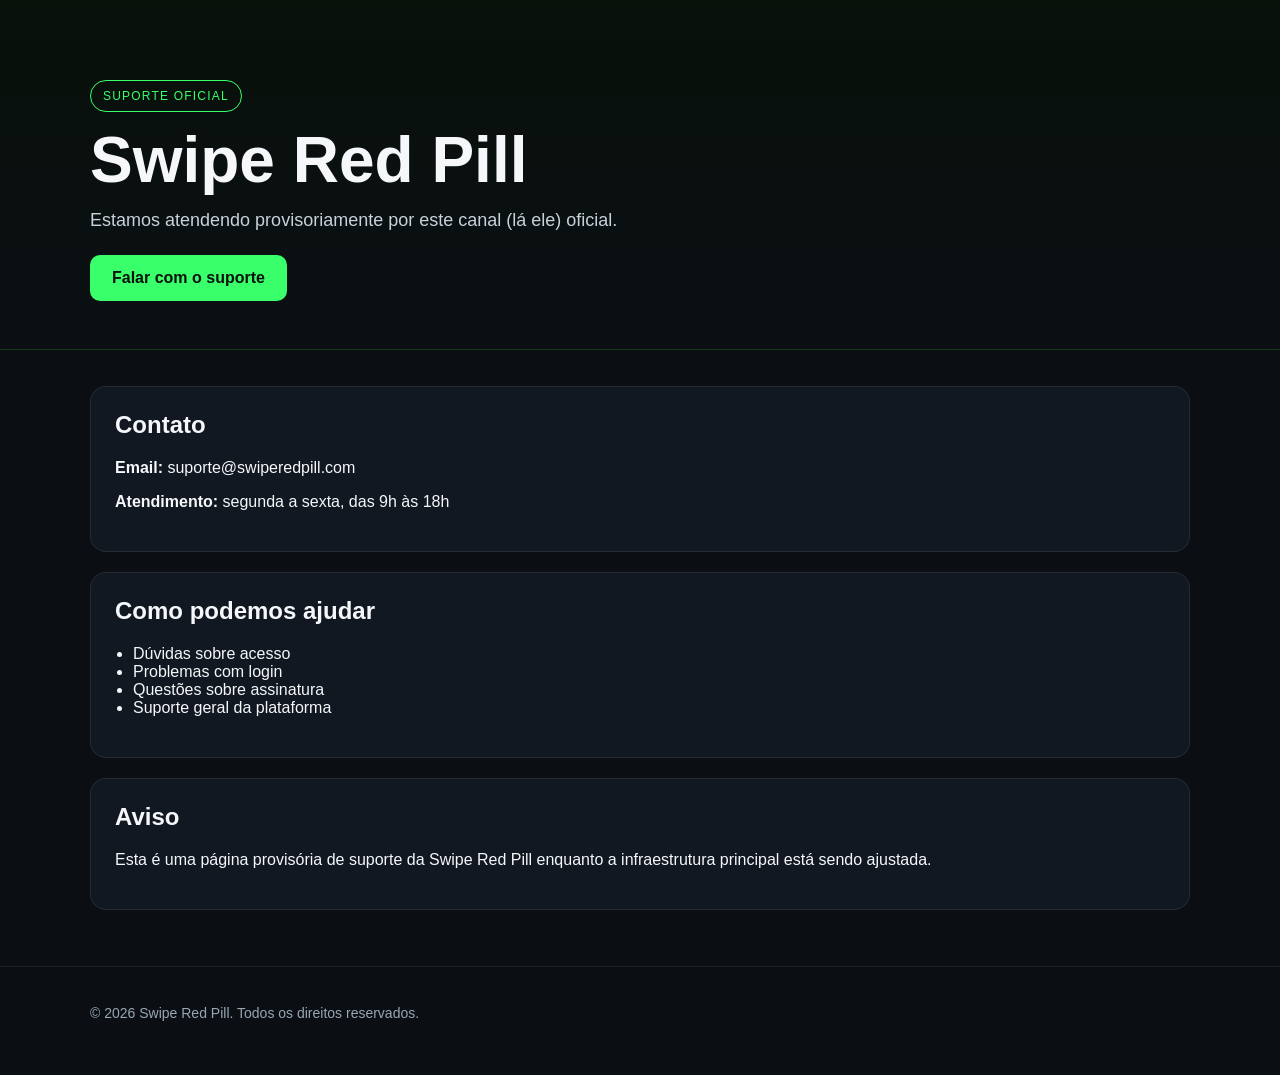
==== index.html @ d60f30cf "Add files via upload" ====
<!DOCTYPE html>
<html lang="pt-BR">
<head>
  <meta charset="UTF-8" />
  <meta name="viewport" content="width=device-width, initial-scale=1.0" />
  <title>Swipe Red Pill — Suporte</title>
  <meta name="description" content="Amanhã é NeyDay HAHAHA." />
  <link rel="stylesheet" href="style.css" />
</head>
<body>
  <header class="hero">
    <div class="container">
      <p class="badge">SUPORTE OFICIAL</p>
      <h1>Swipe Red Pill</h1>
      <p class="subtitle">Estamos atendendo provisoriamente por este canal (lá ele) oficial.</p>
      <a class="button" href="mailto:suporte@swiperedpill.com">Falar com o suporte</a>
    </div>
  </header>

  <main class="container main">
    <section class="card">
      <h2>Contato</h2>
      <p><strong>Email:</strong> suporte@swiperedpill.com</p>
      <p><strong>Atendimento:</strong> segunda a sexta, das 9h às 18h</p>
    </section>

    <section class="card">
      <h2>Como podemos ajudar</h2>
      <ul>
        <li>Dúvidas sobre acesso</li>
        <li>Problemas com login</li>
        <li>Questões sobre assinatura</li>
        <li>Suporte geral da plataforma</li>
      </ul>
    </section>

    <section class="card">
      <h2>Aviso</h2>
      <p>Esta é uma página provisória de suporte da Swipe Red Pill enquanto a infraestrutura principal está sendo ajustada.</p>
    </section>
  </main>

  <footer class="footer">
    <div class="container">
      <p>© 2026 Swipe Red Pill. Todos os direitos reservados.</p>
    </div>
  </footer>
</body>
</html>
---- style.css ----
* {
  box-sizing: border-box;
}

body {
  margin: 0;
  font-family: Arial, Helvetica, sans-serif;
  background: #0b0f14;
  color: #f5f7fa;
}

.container {
  width: min(1100px, 92%);
  margin: 0 auto;
}

.hero {
  padding: 80px 0 48px;
  background: linear-gradient(180deg, #08110a 0%, #0b0f14 100%);
  border-bottom: 1px solid rgba(95, 255, 120, 0.15);
}

.badge {
  display: inline-block;
  margin: 0 0 16px;
  padding: 8px 12px;
  border: 1px solid #39ff6a;
  border-radius: 999px;
  color: #39ff6a;
  font-size: 12px;
  letter-spacing: 1.2px;
}

h1 {
  margin: 0 0 12px;
  font-size: clamp(36px, 6vw, 64px);
  line-height: 1;
}

.subtitle {
  max-width: 700px;
  font-size: 18px;
  color: #c7d2db;
  margin-bottom: 24px;
}

.button {
  display: inline-block;
  padding: 14px 22px;
  border-radius: 10px;
  background: #39ff6a;
  color: #08110a;
  text-decoration: none;
  font-weight: bold;
}

.main {
  display: grid;
  gap: 20px;
  padding: 36px 0 56px;
}

.card {
  background: #111821;
  border: 1px solid rgba(255,255,255,0.08);
  border-radius: 16px;
  padding: 24px;
}

.card h2 {
  margin-top: 0;
}

ul {
  padding-left: 18px;
}

.footer {
  padding: 24px 0 40px;
  border-top: 1px solid rgba(255,255,255,0.08);
  color: #98a6b3;
  font-size: 14px;
}
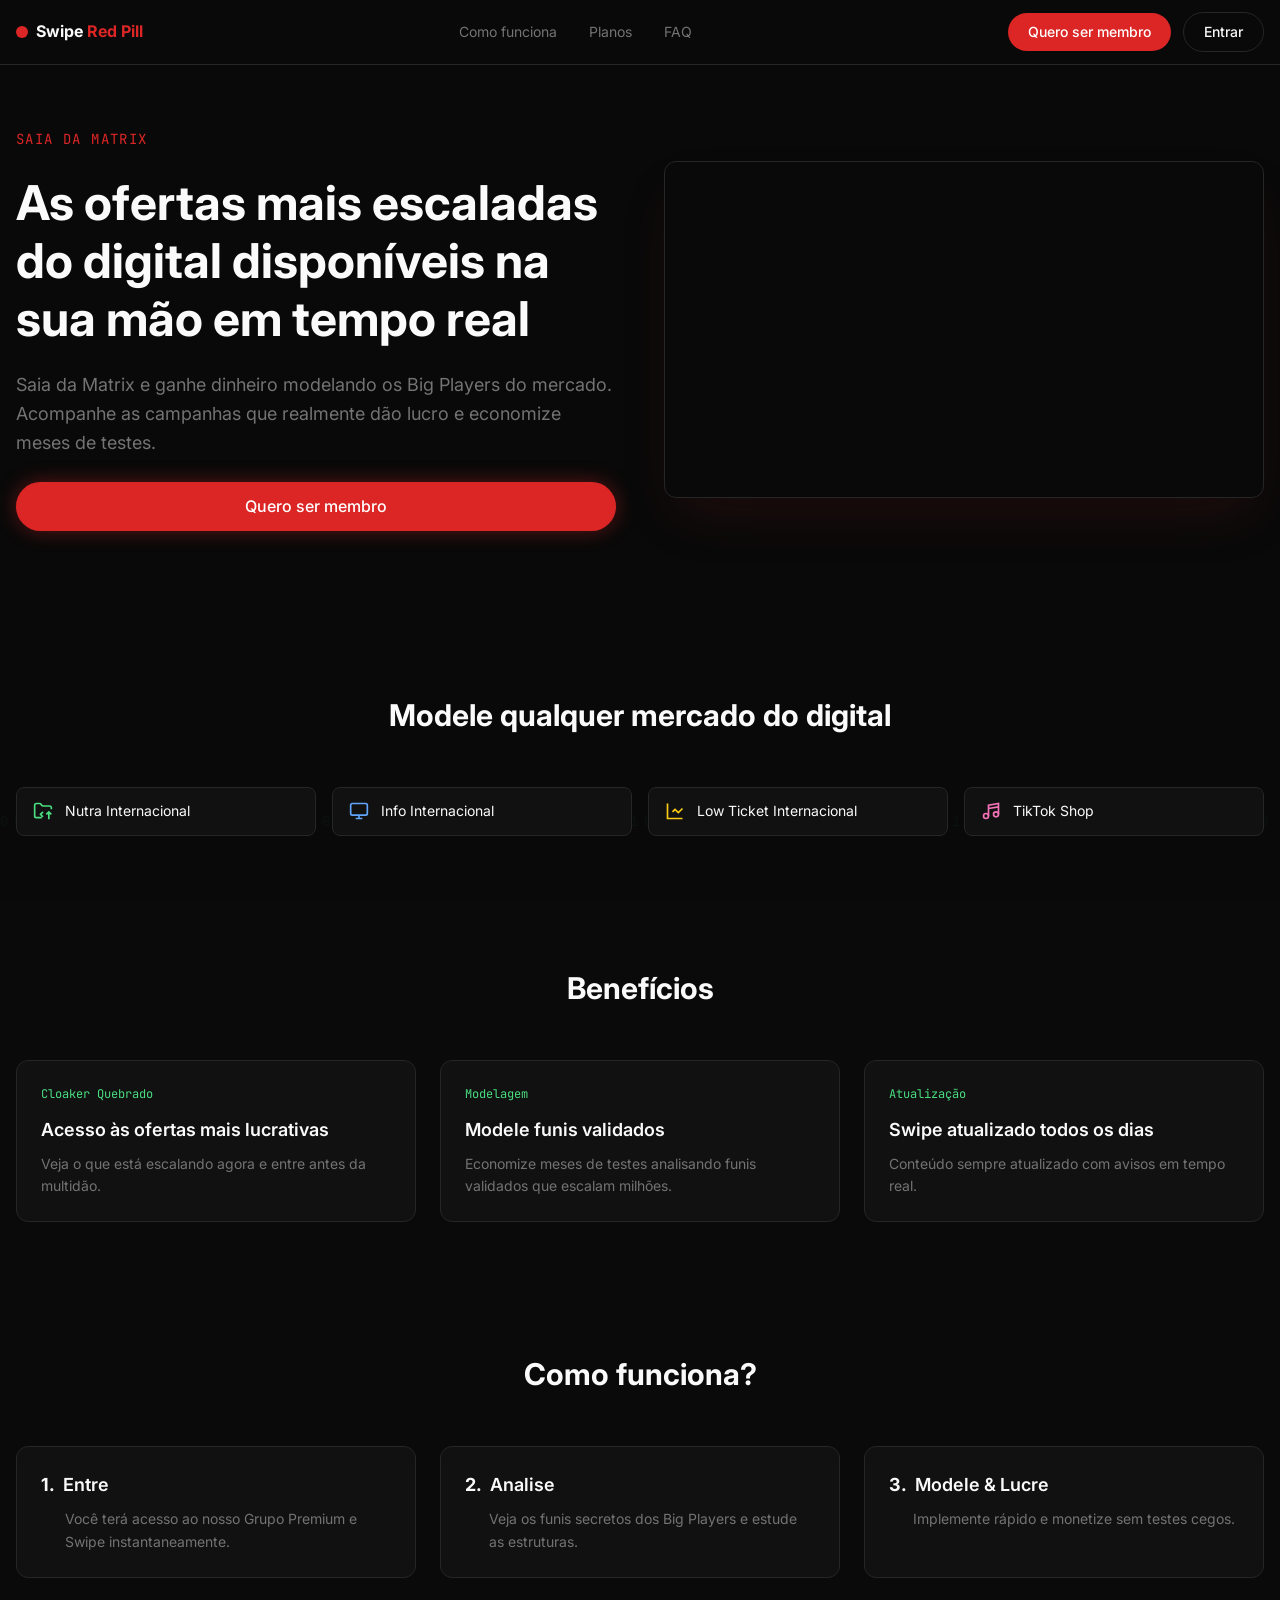
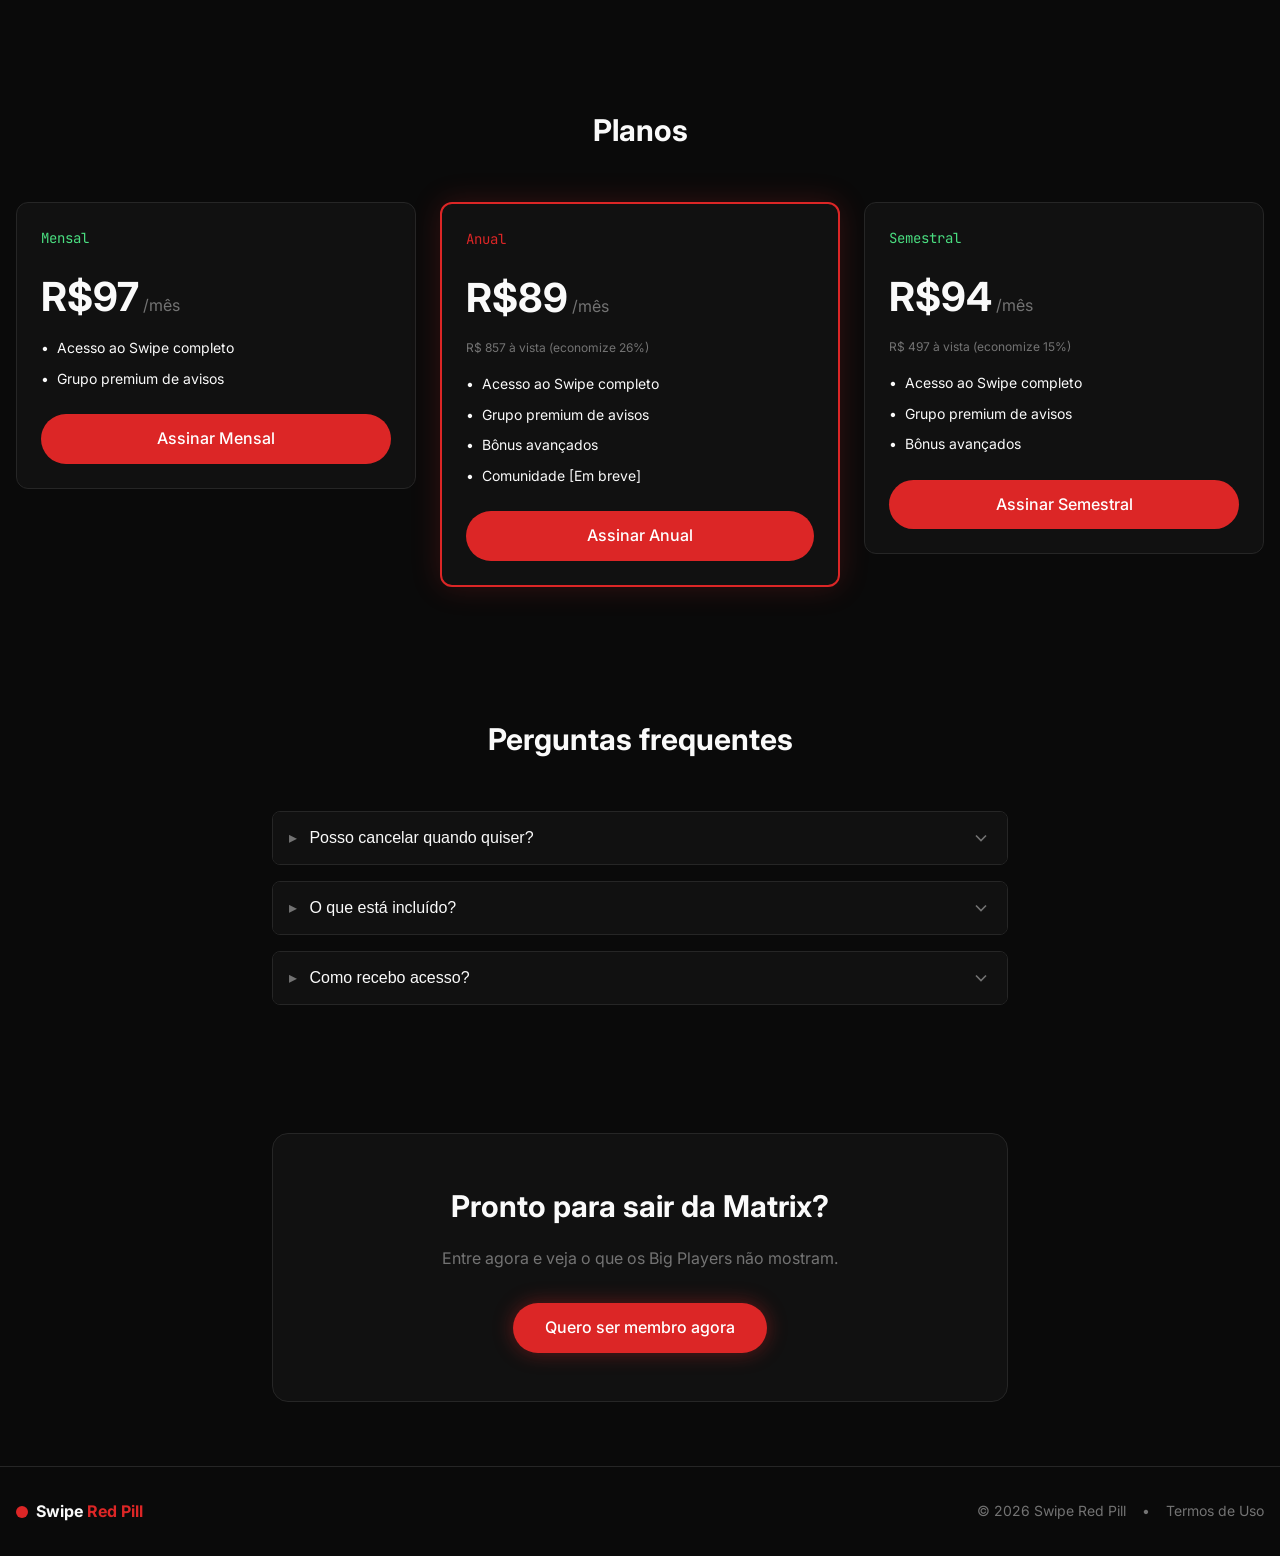
==== commit 87d3480b: "Atualiza site principal e remove seção de depoimentos" ====
--- a/index.html
+++ b/index.html
@@ -1,49 +1,282 @@
 <!DOCTYPE html>
 <html lang="pt-BR">
 <head>
-  <meta charset="UTF-8" />
-  <meta name="viewport" content="width=device-width, initial-scale=1.0" />
-  <title>Swipe Red Pill — Suporte</title>
-  <meta name="description" content="Amanhã é NeyDay HAHAHA." />
-  <link rel="stylesheet" href="style.css" />
+  <meta charset="UTF-8">
+  <meta name="viewport" content="width=device-width, initial-scale=1.0">
+  <title>Swipe Red Pill - As ofertas mais escaladas do digital</title>
+  <meta name="description" content="Saia da Matrix e ganhe dinheiro modelando os Big Players do mercado. Acompanhe as campanhas que realmente dão lucro e economize meses de testes.">
+  <link rel="stylesheet" href="style.css">
+  <link rel="preconnect" href="https://fonts.googleapis.com">
+  <link rel="preconnect" href="https://fonts.gstatic.com" crossorigin>
+  <link href="https://fonts.googleapis.com/css2?family=Inter:wght@400;500;600;700&family=JetBrains+Mono:wght@400;500&display=swap" rel="stylesheet">
 </head>
 <body>
-  <header class="hero">
-    <div class="container">
-      <p class="badge">SUPORTE OFICIAL</p>
-      <h1>Swipe Red Pill</h1>
-      <p class="subtitle">Estamos atendendo provisoriamente por este canal (lá ele) oficial.</p>
-      <a class="button" href="mailto:suporte@swiperedpill.com">Falar com o suporte</a>
+  <!-- Matrix Background Canvas -->
+  <canvas id="matrix-bg"></canvas>
+
+  <!-- Header -->
+  <header class="header">
+    <div class="container header-content">
+      <a href="#" class="logo">
+        <span class="logo-dot"></span>
+        <span class="logo-text">Swipe <span class="text-red">Red Pill</span></span>
+      </a>
+      
+      <nav class="nav-desktop">
+        <a href="#como-funciona">Como funciona</a>
+        <a href="#planos">Planos</a>
+        <a href="#faq">FAQ</a>
+      </nav>
+
+      <div class="header-buttons">
+        <a href="#planos" class="btn btn-primary btn-sm">Quero ser membro</a>
+        <a href="https://app.swiperedpill.com" target="_blank" rel="noopener noreferrer" class="btn btn-outline btn-sm">Entrar</a>
+      </div>
+
+      <button class="mobile-menu-btn" id="mobile-menu-btn" aria-label="Menu">
+        <svg class="menu-icon" viewBox="0 0 24 24" fill="none" stroke="currentColor" stroke-width="2">
+          <path d="M4 6h16M4 12h16M4 18h16"/>
+        </svg>
+        <svg class="close-icon hidden" viewBox="0 0 24 24" fill="none" stroke="currentColor" stroke-width="2">
+          <path d="M6 18L18 6M6 6l12 12"/>
+        </svg>
+      </button>
+    </div>
+
+    <!-- Mobile Menu -->
+    <div class="mobile-menu hidden" id="mobile-menu">
+      <nav class="mobile-nav">
+        <a href="#como-funciona">Como funciona</a>
+        <a href="#planos">Planos</a>
+        <a href="#faq">FAQ</a>
+      </nav>
+      <div class="mobile-buttons">
+        <a href="#planos" class="btn btn-primary">Quero ser membro</a>
+        <a href="https://app.swiperedpill.com" target="_blank" rel="noopener noreferrer" class="btn btn-outline">Entrar</a>
+      </div>
     </div>
   </header>
 
-  <main class="container main">
-    <section class="card">
-      <h2>Contato</h2>
-      <p><strong>Email:</strong> suporte@swiperedpill.com</p>
-      <p><strong>Atendimento:</strong> segunda a sexta, das 9h às 18h</p>
-    </section>
-
-    <section class="card">
-      <h2>Como podemos ajudar</h2>
-      <ul>
-        <li>Dúvidas sobre acesso</li>
-        <li>Problemas com login</li>
-        <li>Questões sobre assinatura</li>
-        <li>Suporte geral da plataforma</li>
-      </ul>
-    </section>
-
-    <section class="card">
-      <h2>Aviso</h2>
-      <p>Esta é uma página provisória de suporte da Swipe Red Pill enquanto a infraestrutura principal está sendo ajustada.</p>
+  <main>
+    <!-- Hero Section -->
+    <section class="hero">
+      <div class="container hero-grid">
+        <div class="hero-content">
+          <p class="hero-tag">Saia da Matrix</p>
+          <h1 class="hero-title">As ofertas mais escaladas do digital disponíveis na sua mão em tempo real</h1>
+          <p class="hero-description">Saia da Matrix e ganhe dinheiro modelando os Big Players do mercado. Acompanhe as campanhas que realmente dão lucro e economize meses de testes.</p>
+          <a href="#planos" class="btn btn-primary btn-glow">Quero ser membro</a>
+        </div>
+        <div class="hero-video">
+          <div class="video-wrapper">
+            <iframe 
+              src="https://www.youtube.com/embed/MBPbghZd3Wc?si=ivuXHwsdAeF0YRr1&controls=0" 
+              title="Swipe Red Pill - Vídeo de apresentação"
+              frameborder="0" 
+              allow="accelerometer; autoplay; clipboard-write; encrypted-media; gyroscope; picture-in-picture; web-share" 
+              referrerpolicy="strict-origin-when-cross-origin" 
+              allowfullscreen>
+            </iframe>
+          </div>
+        </div>
+      </div>
+    </section>
+
+    <!-- Categories Section -->
+    <section class="section">
+      <div class="container">
+        <h2 class="section-title">Modele qualquer mercado do digital</h2>
+        <div class="categories-grid">
+          <div class="category-card">
+            <svg class="category-icon green" viewBox="0 0 24 24" fill="none" stroke="currentColor" stroke-width="2"><path d="M10.5 20H4a2 2 0 0 1-2-2V5c0-1.1.9-2 2-2h3.93a2 2 0 0 1 1.66.9l.82 1.2a2 2 0 0 0 1.66.9H20a2 2 0 0 1 2 2v2M12 19l-3-3 3-3M19 13v9M22 16l-3-3-3 3"/></svg>
+            <span>Nutra Internacional</span>
+          </div>
+          <div class="category-card">
+            <svg class="category-icon blue" viewBox="0 0 24 24" fill="none" stroke="currentColor" stroke-width="2"><rect x="2" y="3" width="20" height="14" rx="2"/><path d="M8 21h8M12 17v4"/></svg>
+            <span>Info Internacional</span>
+          </div>
+          <div class="category-card">
+            <svg class="category-icon yellow" viewBox="0 0 24 24" fill="none" stroke="currentColor" stroke-width="2"><path d="M3 3v18h18M21 9l-5 5-4-4-3 3"/></svg>
+            <span>Low Ticket Internacional</span>
+          </div>
+          <div class="category-card">
+            <svg class="category-icon pink" viewBox="0 0 24 24" fill="none" stroke="currentColor" stroke-width="2"><path d="M9 18V5l12-2v13M9 9l12-2"/><circle cx="6" cy="18" r="3"/><circle cx="18" cy="16" r="3"/></svg>
+            <span>TikTok Shop</span>
+          </div>
+        </div>
+      </div>
+    </section>
+
+    <!-- Benefits Section -->
+    <section class="section">
+      <div class="container">
+        <h2 class="section-title">Benefícios</h2>
+        <div class="benefits-grid">
+          <div class="benefit-card">
+            <span class="benefit-tag">Cloaker Quebrado</span>
+            <h3 class="benefit-title">Acesso às ofertas mais lucrativas</h3>
+            <p class="benefit-description">Veja o que está escalando agora e entre antes da multidão.</p>
+          </div>
+          <div class="benefit-card">
+            <span class="benefit-tag">Modelagem</span>
+            <h3 class="benefit-title">Modele funis validados</h3>
+            <p class="benefit-description">Economize meses de testes analisando funis validados que escalam milhões.</p>
+          </div>
+          <div class="benefit-card">
+            <span class="benefit-tag">Atualização</span>
+            <h3 class="benefit-title">Swipe atualizado todos os dias</h3>
+            <p class="benefit-description">Conteúdo sempre atualizado com avisos em tempo real.</p>
+          </div>
+        </div>
+      </div>
+    </section>
+
+    <!-- How It Works Section -->
+    <section class="section" id="como-funciona">
+      <div class="container">
+        <h2 class="section-title">Como funciona?</h2>
+        <div class="steps-grid">
+          <div class="step-card">
+            <div class="step-header">
+              <span class="step-number">1.</span>
+              <h3 class="step-title">Entre</h3>
+            </div>
+            <p class="step-description">Você terá acesso ao nosso Grupo Premium e Swipe instantaneamente.</p>
+          </div>
+          <div class="step-card">
+            <div class="step-header">
+              <span class="step-number">2.</span>
+              <h3 class="step-title">Analise</h3>
+            </div>
+            <p class="step-description">Veja os funis secretos dos Big Players e estude as estruturas.</p>
+          </div>
+          <div class="step-card">
+            <div class="step-header">
+              <span class="step-number">3.</span>
+              <h3 class="step-title">Modele & Lucre</h3>
+            </div>
+            <p class="step-description">Implemente rápido e monetize sem testes cegos.</p>
+          </div>
+        </div>
+      </div>
+    </section>
+
+    <!-- Pricing Section -->
+    <section class="section" id="planos">
+      <div class="container">
+        <h2 class="section-title">Planos</h2>
+        <div class="pricing-grid">
+          <!-- Monthly Plan -->
+          <div class="pricing-card">
+            <span class="plan-name green">Mensal</span>
+            <div class="plan-price">
+              <span class="price">R$97</span>
+              <span class="period">/mês</span>
+            </div>
+            <ul class="plan-features">
+              <li>Acesso ao Swipe completo</li>
+              <li>Grupo premium de avisos</li>
+            </ul>
+            <a href="https://checkout.payt.com.br/6bfe98ffa52b44639a4cf65c55adbe41" target="_blank" rel="noopener noreferrer" class="btn btn-primary">Assinar Mensal</a>
+          </div>
+          <!-- Annual Plan (Featured) -->
+          <div class="pricing-card featured">
+            <span class="plan-name red">Anual</span>
+            <div class="plan-price">
+              <span class="price">R$89</span>
+              <span class="period">/mês</span>
+            </div>
+            <p class="plan-discount">R$ 857 à vista (economize 26%)</p>
+            <ul class="plan-features">
+              <li>Acesso ao Swipe completo</li>
+              <li>Grupo premium de avisos</li>
+              <li>Bônus avançados</li>
+              <li>Comunidade [Em breve]</li>
+            </ul>
+            <a href="https://checkout.payt.com.br/9a6e612aa4752d4967fd08f96c3f7424" target="_blank" rel="noopener noreferrer" class="btn btn-primary">Assinar Anual</a>
+          </div>
+          <!-- Semester Plan -->
+          <div class="pricing-card">
+            <span class="plan-name green">Semestral</span>
+            <div class="plan-price">
+              <span class="price">R$94</span>
+              <span class="period">/mês</span>
+            </div>
+            <p class="plan-discount">R$ 497 à vista (economize 15%)</p>
+            <ul class="plan-features">
+              <li>Acesso ao Swipe completo</li>
+              <li>Grupo premium de avisos</li>
+              <li>Bônus avançados</li>
+            </ul>
+            <a href="https://checkout.payt.com.br/8975849dc544b669b37b1877b40d9685" target="_blank" rel="noopener noreferrer" class="btn btn-primary">Assinar Semestral</a>
+          </div>
+        </div>
+      </div>
+    </section>
+
+    <!-- FAQ Section -->
+    <section class="section" id="faq">
+      <div class="container container-sm">
+        <h2 class="section-title">Perguntas frequentes</h2>
+        <div class="faq-list">
+          <div class="faq-item">
+            <button class="faq-question" aria-expanded="false">
+              <span><span class="faq-arrow">▸</span> Posso cancelar quando quiser?</span>
+              <svg class="faq-chevron" viewBox="0 0 24 24" fill="none" stroke="currentColor" stroke-width="2"><path d="M6 9l6 6 6-6"/></svg>
+            </button>
+            <div class="faq-answer">
+              <p>Sim! Você pode cancelar sua assinatura a qualquer momento. Basta entrar em contato conosco pelo suporte ou através do painel do cliente. Não há multas ou taxas de cancelamento.</p>
+            </div>
+          </div>
+          <div class="faq-item">
+            <button class="faq-question" aria-expanded="false">
+              <span><span class="faq-arrow">▸</span> O que está incluído?</span>
+              <svg class="faq-chevron" viewBox="0 0 24 24" fill="none" stroke="currentColor" stroke-width="2"><path d="M6 9l6 6 6-6"/></svg>
+            </button>
+            <div class="faq-answer">
+              <p>Você terá acesso completo ao Swipe Red Pill com todas as ofertas escaladas do mercado internacional, grupo premium de avisos em tempo real, acesso a funis validados e, dependendo do seu plano, bônus exclusivos e acesso à comunidade.</p>
+            </div>
+          </div>
+          <div class="faq-item">
+            <button class="faq-question" aria-expanded="false">
+              <span><span class="faq-arrow">▸</span> Como recebo acesso?</span>
+              <svg class="faq-chevron" viewBox="0 0 24 24" fill="none" stroke="currentColor" stroke-width="2"><path d="M6 9l6 6 6-6"/></svg>
+            </button>
+            <div class="faq-answer">
+              <p>Após a confirmação do pagamento, você receberá automaticamente um email com suas credenciais de acesso. O processo é instantâneo e você já pode começar a usar a plataforma imediatamente.</p>
+            </div>
+          </div>
+        </div>
+      </div>
+    </section>
+
+    <!-- CTA Section -->
+    <section class="section">
+      <div class="container container-sm">
+        <div class="cta-card">
+          <h2 class="cta-title">Pronto para sair da Matrix?</h2>
+          <p class="cta-description">Entre agora e veja o que os Big Players não mostram.</p>
+          <a href="#planos" class="btn btn-primary btn-glow">Quero ser membro agora</a>
+        </div>
+      </div>
     </section>
   </main>
 
+  <!-- Footer -->
   <footer class="footer">
-    <div class="container">
-      <p>© 2026 Swipe Red Pill. Todos os direitos reservados.</p>
+    <div class="container footer-content">
+      <a href="#" class="logo">
+        <span class="logo-dot"></span>
+        <span class="logo-text">Swipe <span class="text-red">Red Pill</span></span>
+      </a>
+      <div class="footer-links">
+        <span>&copy; 2026 Swipe Red Pill</span>
+        <span class="footer-separator">&bull;</span>
+        <a href="termos-de-uso.html">Termos de Uso</a>
+      </div>
     </div>
   </footer>
+
+  <script src="script.js"></script>
 </body>
-</html>
+</html>
--- a/style.css
+++ b/style.css
@@ -1,83 +1,961 @@
-* {
+/* ========================================
+   Swipe Red Pill - Static Landing Page
+   ======================================== */
+
+/* CSS Variables */
+:root {
+  --color-background: #0a0a0a;
+  --color-foreground: #fafafa;
+  --color-card: #111111;
+  --color-border: #262626;
+  --color-muted: #737373;
+  --color-secondary: #1a1a1a;
+  --color-red: #dc2626;
+  --color-red-hover: #b91c1c;
+  --color-green: #4ade80;
+  --color-blue: #60a5fa;
+  --color-yellow: #facc15;
+  --color-pink: #f472b6;
+  --font-sans: 'Inter', -apple-system, BlinkMacSystemFont, 'Segoe UI', Roboto, sans-serif;
+  --font-mono: 'JetBrains Mono', 'Fira Code', monospace;
+}
+
+/* Reset */
+*, *::before, *::after {
   box-sizing: border-box;
+  margin: 0;
+  padding: 0;
+}
+
+html {
+  scroll-behavior: smooth;
 }
 
 body {
-  margin: 0;
-  font-family: Arial, Helvetica, sans-serif;
-  background: #0b0f14;
-  color: #f5f7fa;
-}
-
+  font-family: var(--font-sans);
+  background-color: var(--color-background);
+  color: var(--color-foreground);
+  line-height: 1.6;
+  -webkit-font-smoothing: antialiased;
+  -moz-osx-font-smoothing: grayscale;
+}
+
+a {
+  color: inherit;
+  text-decoration: none;
+}
+
+ul {
+  list-style: none;
+}
+
+img {
+  max-width: 100%;
+  height: auto;
+  display: block;
+}
+
+/* Matrix Background */
+#matrix-bg {
+  position: fixed;
+  top: 0;
+  left: 0;
+  width: 100%;
+  height: 100%;
+  z-index: -1;
+  pointer-events: none;
+  opacity: 0.3;
+}
+
+/* Container */
 .container {
-  width: min(1100px, 92%);
+  max-width: 1280px;
   margin: 0 auto;
-}
-
+  padding: 0 1rem;
+}
+
+.container-sm {
+  max-width: 768px;
+}
+
+/* Buttons */
+.btn {
+  display: inline-flex;
+  align-items: center;
+  justify-content: center;
+  padding: 0.75rem 2rem;
+  font-weight: 500;
+  font-size: 1rem;
+  border-radius: 9999px;
+  border: none;
+  cursor: pointer;
+  transition: all 0.2s ease;
+}
+
+.btn-sm {
+  padding: 0.5rem 1.25rem;
+  font-size: 0.875rem;
+}
+
+.btn-primary {
+  background-color: var(--color-red);
+  color: white;
+}
+
+.btn-primary:hover {
+  background-color: var(--color-red-hover);
+}
+
+.btn-outline {
+  background-color: transparent;
+  border: 1px solid var(--color-border);
+  color: var(--color-foreground);
+}
+
+.btn-outline:hover {
+  background-color: var(--color-secondary);
+}
+
+.btn-glow {
+  box-shadow: 0 0 20px rgba(220, 38, 38, 0.4);
+}
+
+/* Text Colors */
+.text-red { color: var(--color-red); }
+.text-green { color: var(--color-green); }
+.text-blue { color: var(--color-blue); }
+.text-yellow { color: var(--color-yellow); }
+.text-pink { color: var(--color-pink); }
+
+/* Header */
+.header {
+  position: fixed;
+  top: 0;
+  left: 0;
+  right: 0;
+  z-index: 50;
+  background-color: rgba(10, 10, 10, 0.8);
+  backdrop-filter: blur(12px);
+  border-bottom: 1px solid var(--color-border);
+}
+
+.header-content {
+  display: flex;
+  align-items: center;
+  justify-content: space-between;
+  height: 4rem;
+}
+
+.logo {
+  display: flex;
+  align-items: center;
+  gap: 0.5rem;
+}
+
+.logo-dot {
+  width: 0.75rem;
+  height: 0.75rem;
+  background-color: var(--color-red);
+  border-radius: 50%;
+}
+
+.logo-text {
+  font-weight: 700;
+  font-size: 1rem;
+}
+
+.nav-desktop {
+  display: none;
+  align-items: center;
+  gap: 2rem;
+}
+
+.nav-desktop a {
+  font-size: 0.875rem;
+  color: var(--color-muted);
+  transition: color 0.2s;
+}
+
+.nav-desktop a:hover {
+  color: var(--color-foreground);
+}
+
+.header-buttons {
+  display: none;
+  align-items: center;
+  gap: 0.75rem;
+}
+
+.mobile-menu-btn {
+  display: flex;
+  align-items: center;
+  justify-content: center;
+  width: 2.5rem;
+  height: 2.5rem;
+  background: transparent;
+  border: none;
+  color: var(--color-foreground);
+  cursor: pointer;
+}
+
+.mobile-menu-btn svg {
+  width: 1.5rem;
+  height: 1.5rem;
+}
+
+.mobile-menu {
+  position: absolute;
+  top: 100%;
+  left: 0;
+  right: 0;
+  background-color: var(--color-card);
+  border-bottom: 1px solid var(--color-border);
+  padding: 1rem;
+}
+
+.mobile-nav {
+  display: flex;
+  flex-direction: column;
+  gap: 1rem;
+  margin-bottom: 1rem;
+}
+
+.mobile-nav a {
+  color: var(--color-muted);
+  padding: 0.5rem 0;
+}
+
+.mobile-buttons {
+  display: flex;
+  flex-direction: column;
+  gap: 0.75rem;
+}
+
+.mobile-buttons .btn {
+  width: 100%;
+}
+
+.hidden {
+  display: none !important;
+}
+
+@media (min-width: 768px) {
+  .nav-desktop {
+    display: flex;
+  }
+  
+  .header-buttons {
+    display: flex;
+  }
+  
+  .mobile-menu-btn {
+    display: none;
+  }
+}
+
+/* Sections */
+.section {
+  padding: 4rem 0;
+  scroll-margin-top: 5rem;
+}
+
+.section-title {
+  font-size: 1.5rem;
+  font-weight: 700;
+  text-align: center;
+  margin-bottom: 3rem;
+}
+
+@media (min-width: 768px) {
+  .section-title {
+    font-size: 1.875rem;
+  }
+}
+
+/* Hero Section */
 .hero {
-  padding: 80px 0 48px;
-  background: linear-gradient(180deg, #08110a 0%, #0b0f14 100%);
-  border-bottom: 1px solid rgba(95, 255, 120, 0.15);
-}
-
-.badge {
-  display: inline-block;
-  margin: 0 0 16px;
-  padding: 8px 12px;
-  border: 1px solid #39ff6a;
-  border-radius: 999px;
-  color: #39ff6a;
-  font-size: 12px;
-  letter-spacing: 1.2px;
-}
-
-h1 {
-  margin: 0 0 12px;
-  font-size: clamp(36px, 6vw, 64px);
-  line-height: 1;
-}
-
-.subtitle {
-  max-width: 700px;
-  font-size: 18px;
-  color: #c7d2db;
-  margin-bottom: 24px;
-}
-
-.button {
-  display: inline-block;
-  padding: 14px 22px;
-  border-radius: 10px;
-  background: #39ff6a;
-  color: #08110a;
-  text-decoration: none;
-  font-weight: bold;
-}
-
-.main {
+  padding-top: 6rem;
+  padding-bottom: 4rem;
+}
+
+.hero-grid {
   display: grid;
-  gap: 20px;
-  padding: 36px 0 56px;
-}
-
-.card {
-  background: #111821;
-  border: 1px solid rgba(255,255,255,0.08);
-  border-radius: 16px;
-  padding: 24px;
-}
-
-.card h2 {
-  margin-top: 0;
-}
-
-ul {
-  padding-left: 18px;
-}
-
+  gap: 3rem;
+  align-items: center;
+}
+
+.hero-content {
+  display: flex;
+  flex-direction: column;
+  gap: 1.5rem;
+}
+
+.hero-tag {
+  font-family: var(--font-mono);
+  font-size: 0.875rem;
+  color: var(--color-red);
+  text-transform: uppercase;
+  letter-spacing: 0.1em;
+}
+
+.hero-title {
+  font-size: 1.875rem;
+  font-weight: 700;
+  line-height: 1.2;
+  text-wrap: balance;
+}
+
+.hero-description {
+  font-size: 1.125rem;
+  color: var(--color-muted);
+}
+
+.hero-video {
+  position: relative;
+}
+
+.video-wrapper {
+  position: relative;
+  aspect-ratio: 16/9;
+  border-radius: 0.75rem;
+  overflow: hidden;
+  border: 1px solid var(--color-border);
+  box-shadow: 0 25px 50px -12px rgba(127, 29, 29, 0.2);
+}
+
+.video-wrapper iframe {
+  position: absolute;
+  top: 0;
+  left: 0;
+  width: 100%;
+  height: 100%;
+}
+
+@media (min-width: 768px) {
+  .hero {
+    padding-top: 8rem;
+    padding-bottom: 6rem;
+  }
+  
+  .hero-title {
+    font-size: 2.25rem;
+  }
+}
+
+@media (min-width: 1024px) {
+  .hero-grid {
+    grid-template-columns: 1fr 1fr;
+  }
+  
+  .hero-title {
+    font-size: 3rem;
+  }
+}
+
+/* Categories */
+.categories-grid {
+  display: grid;
+  grid-template-columns: repeat(2, 1fr);
+  gap: 1rem;
+}
+
+.category-card {
+  display: flex;
+  align-items: center;
+  gap: 0.75rem;
+  padding: 0.75rem 1rem;
+  background-color: var(--color-card);
+  border: 1px solid var(--color-border);
+  border-radius: 0.5rem;
+  transition: border-color 0.2s;
+}
+
+.category-card:hover {
+  border-color: rgba(220, 38, 38, 0.5);
+}
+
+.category-icon {
+  width: 1.25rem;
+  height: 1.25rem;
+  flex-shrink: 0;
+}
+
+.category-icon.green { color: var(--color-green); }
+.category-icon.blue { color: var(--color-blue); }
+.category-icon.yellow { color: var(--color-yellow); }
+.category-icon.pink { color: var(--color-pink); }
+
+.category-card span {
+  font-size: 0.875rem;
+}
+
+@media (min-width: 768px) {
+  .categories-grid {
+    grid-template-columns: repeat(4, 1fr);
+  }
+}
+
+/* Benefits */
+.benefits-grid {
+  display: grid;
+  gap: 1.5rem;
+}
+
+.benefit-card {
+  padding: 1.5rem;
+  background-color: var(--color-card);
+  border: 1px solid var(--color-border);
+  border-radius: 0.75rem;
+  transition: transform 0.2s, border-color 0.2s;
+}
+
+.benefit-card:hover {
+  transform: translateY(-4px);
+  border-color: rgba(220, 38, 38, 0.5);
+}
+
+.benefit-tag {
+  display: block;
+  font-family: var(--font-mono);
+  font-size: 0.75rem;
+  color: var(--color-green);
+  margin-bottom: 0.75rem;
+}
+
+.benefit-title {
+  font-size: 1.125rem;
+  font-weight: 600;
+  margin-bottom: 0.5rem;
+}
+
+.benefit-description {
+  font-size: 0.875rem;
+  color: var(--color-muted);
+}
+
+@media (min-width: 768px) {
+  .benefits-grid {
+    grid-template-columns: repeat(3, 1fr);
+  }
+}
+
+/* Steps */
+.steps-grid {
+  display: grid;
+  gap: 1.5rem;
+}
+
+.step-card {
+  padding: 1.5rem;
+  background-color: var(--color-card);
+  border: 1px solid var(--color-border);
+  border-radius: 0.75rem;
+}
+
+.step-header {
+  display: flex;
+  align-items: flex-start;
+  gap: 0.5rem;
+  margin-bottom: 0.5rem;
+}
+
+.step-number {
+  font-size: 1.125rem;
+  font-weight: 700;
+}
+
+.step-title {
+  font-size: 1.125rem;
+  font-weight: 600;
+}
+
+.step-description {
+  font-size: 0.875rem;
+  color: var(--color-muted);
+  padding-left: 1.5rem;
+}
+
+@media (min-width: 768px) {
+  .steps-grid {
+    grid-template-columns: repeat(3, 1fr);
+  }
+}
+
+/* Pricing */
+.pricing-grid {
+  display: grid;
+  gap: 1.5rem;
+  align-items: start;
+}
+
+.pricing-card {
+  padding: 1.5rem;
+  background-color: var(--color-card);
+  border: 1px solid var(--color-border);
+  border-radius: 0.75rem;
+}
+
+.pricing-card.featured {
+  border: 2px solid var(--color-red);
+  box-shadow: 0 0 30px rgba(220, 38, 38, 0.2);
+}
+
+.plan-name {
+  display: block;
+  font-family: var(--font-mono);
+  font-size: 0.875rem;
+  margin-bottom: 1rem;
+}
+
+.plan-name.green { color: var(--color-green); }
+.plan-name.red { color: var(--color-red); }
+
+.plan-price {
+  display: flex;
+  align-items: baseline;
+  gap: 0.25rem;
+  margin-bottom: 0.5rem;
+}
+
+.price {
+  font-size: 2.5rem;
+  font-weight: 700;
+}
+
+.period {
+  color: var(--color-muted);
+}
+
+.plan-discount {
+  font-size: 0.75rem;
+  color: var(--color-muted);
+  margin-bottom: 1rem;
+}
+
+.plan-features {
+  margin-bottom: 1.5rem;
+}
+
+.plan-features li {
+  display: flex;
+  align-items: flex-start;
+  gap: 0.5rem;
+  font-size: 0.875rem;
+  margin-bottom: 0.5rem;
+}
+
+.plan-features li::before {
+  content: '•';
+  flex-shrink: 0;
+}
+
+.pricing-card .btn {
+  width: 100%;
+}
+
+@media (min-width: 768px) {
+  .pricing-grid {
+    grid-template-columns: repeat(3, 1fr);
+  }
+}
+
+/* Testimonials */
+.testimonials-wrapper {
+  position: relative;
+}
+
+.scroll-btn {
+  display: none;
+  position: absolute;
+  top: 50%;
+  transform: translateY(-50%);
+  z-index: 10;
+  width: 2.5rem;
+  height: 2.5rem;
+  background-color: var(--color-card);
+  border: 1px solid var(--color-border);
+  border-radius: 50%;
+  color: var(--color-foreground);
+  cursor: pointer;
+  align-items: center;
+  justify-content: center;
+  transition: background-color 0.2s;
+}
+
+.scroll-btn:hover {
+  background-color: var(--color-secondary);
+}
+
+.scroll-btn svg {
+  width: 1.25rem;
+  height: 1.25rem;
+}
+
+.scroll-left {
+  left: -1.25rem;
+}
+
+.scroll-right {
+  right: -1.25rem;
+}
+
+.testimonials-carousel {
+  display: flex;
+  gap: 1rem;
+  overflow-x: auto;
+  padding-bottom: 1rem;
+  scroll-snap-type: x mandatory;
+  -webkit-overflow-scrolling: touch;
+  scrollbar-width: none;
+  -ms-overflow-style: none;
+}
+
+.testimonials-carousel::-webkit-scrollbar {
+  display: none;
+}
+
+.testimonial-item {
+  flex-shrink: 0;
+  width: 280px;
+  scroll-snap-align: start;
+}
+
+.phone-frame {
+  background-color: #0b0b0b;
+  border-radius: 1.5rem;
+  padding: 0.5rem;
+  border: 1px solid #333;
+  overflow: hidden;
+}
+
+.phone-frame img {
+  width: 100%;
+  aspect-ratio: 9/16;
+  object-fit: cover;
+  border-radius: 1rem;
+  background-color: #0a1a14;
+}
+
+.testimonials-note {
+  text-align: center;
+  font-size: 0.875rem;
+  color: var(--color-muted);
+  margin-top: 2rem;
+}
+
+.testimonials-note code {
+  background-color: var(--color-secondary);
+  padding: 0.25rem 0.5rem;
+  border-radius: 0.25rem;
+  font-size: 0.75rem;
+}
+
+@media (min-width: 768px) {
+  .scroll-btn {
+    display: flex;
+  }
+}
+
+/* FAQ */
+.faq-list {
+  display: flex;
+  flex-direction: column;
+  gap: 1rem;
+}
+
+.faq-item {
+  border: 1px solid var(--color-border);
+  border-radius: 0.5rem;
+  overflow: hidden;
+}
+
+.faq-question {
+  width: 100%;
+  display: flex;
+  align-items: center;
+  justify-content: space-between;
+  padding: 1rem;
+  background-color: var(--color-card);
+  border: none;
+  color: var(--color-foreground);
+  font-weight: 500;
+  font-size: 1rem;
+  text-align: left;
+  cursor: pointer;
+  transition: background-color 0.2s;
+}
+
+.faq-question:hover {
+  background-color: var(--color-secondary);
+}
+
+.faq-arrow {
+  color: var(--color-muted);
+  margin-right: 0.5rem;
+}
+
+.faq-chevron {
+  width: 1.25rem;
+  height: 1.25rem;
+  color: var(--color-muted);
+  transition: transform 0.2s;
+  flex-shrink: 0;
+}
+
+.faq-item.open .faq-chevron {
+  transform: rotate(180deg);
+}
+
+.faq-answer {
+  display: none;
+  padding: 0 1rem 1rem;
+  background-color: var(--color-card);
+}
+
+.faq-item.open .faq-answer {
+  display: block;
+}
+
+.faq-answer p {
+  font-size: 0.875rem;
+  color: var(--color-muted);
+  padding-left: 1.25rem;
+}
+
+/* CTA */
+.cta-card {
+  background-color: var(--color-card);
+  border: 1px solid var(--color-border);
+  border-radius: 1rem;
+  padding: 2rem;
+  text-align: center;
+}
+
+.cta-title {
+  font-size: 1.5rem;
+  font-weight: 700;
+  margin-bottom: 1rem;
+}
+
+.cta-description {
+  color: var(--color-muted);
+  margin-bottom: 2rem;
+}
+
+@media (min-width: 768px) {
+  .cta-card {
+    padding: 3rem;
+  }
+  
+  .cta-title {
+    font-size: 1.875rem;
+  }
+}
+
+/* Footer */
 .footer {
-  padding: 24px 0 40px;
-  border-top: 1px solid rgba(255,255,255,0.08);
-  color: #98a6b3;
-  font-size: 14px;
-}
+  padding: 2rem 0;
+  border-top: 1px solid var(--color-border);
+}
+
+.footer-content {
+  display: flex;
+  flex-direction: column;
+  align-items: center;
+  gap: 1rem;
+}
+
+.footer-links {
+  display: flex;
+  flex-direction: column;
+  align-items: center;
+  gap: 0.5rem;
+  font-size: 0.875rem;
+  color: var(--color-muted);
+}
+
+.footer-links a:hover {
+  color: var(--color-foreground);
+}
+
+.footer-separator {
+  display: none;
+}
+
+@media (min-width: 768px) {
+  .footer-content {
+    flex-direction: row;
+    justify-content: space-between;
+  }
+  
+  .footer-links {
+    flex-direction: row;
+    gap: 1rem;
+  }
+  
+  .footer-separator {
+    display: inline;
+  }
+}
+
+/* ========================================
+   Legal Pages (Terms of Use)
+   ======================================== */
+
+.legal-section {
+  padding-top: 6rem;
+  padding-bottom: 4rem;
+}
+
+.legal-container {
+  max-width: 800px;
+}
+
+.back-link {
+  display: inline-flex;
+  align-items: center;
+  gap: 0.5rem;
+  font-size: 0.875rem;
+  color: var(--color-muted);
+  margin-bottom: 2rem;
+  transition: color 0.2s;
+}
+
+.back-link:hover {
+  color: var(--color-foreground);
+}
+
+.back-link svg {
+  width: 1rem;
+  height: 1rem;
+}
+
+.legal-content {
+  background-color: var(--color-card);
+  border: 1px solid var(--color-border);
+  border-radius: 1rem;
+  padding: 2rem;
+}
+
+.legal-title {
+  font-size: 1.75rem;
+  font-weight: 700;
+  margin-bottom: 1.5rem;
+  color: var(--color-foreground);
+}
+
+.legal-intro {
+  font-size: 1rem;
+  color: var(--color-muted);
+  margin-bottom: 1.5rem;
+  padding-bottom: 1.5rem;
+  border-bottom: 1px solid var(--color-border);
+}
+
+.legal-meta {
+  background-color: var(--color-secondary);
+  border-radius: 0.5rem;
+  padding: 1rem;
+  margin-bottom: 2rem;
+}
+
+.legal-meta p {
+  font-size: 0.875rem;
+  color: var(--color-muted);
+  margin-bottom: 0.25rem;
+}
+
+.legal-meta p:last-child {
+  margin-bottom: 0;
+}
+
+.legal-section-content {
+  margin-bottom: 2rem;
+}
+
+.legal-section-content:last-child {
+  margin-bottom: 0;
+}
+
+.legal-section-content h2 {
+  font-size: 1.25rem;
+  font-weight: 600;
+  color: var(--color-foreground);
+  margin-bottom: 1rem;
+  padding-bottom: 0.5rem;
+  border-bottom: 1px solid var(--color-border);
+}
+
+.legal-section-content p {
+  font-size: 0.9375rem;
+  line-height: 1.7;
+  color: var(--color-muted);
+  margin-bottom: 1rem;
+}
+
+.legal-section-content p:last-child {
+  margin-bottom: 0;
+}
+
+.legal-section-content ul {
+  margin-bottom: 1rem;
+  padding-left: 1.5rem;
+}
+
+.legal-section-content ul li {
+  font-size: 0.9375rem;
+  line-height: 1.7;
+  color: var(--color-muted);
+  margin-bottom: 0.5rem;
+  position: relative;
+  list-style: disc;
+}
+
+.legal-links-list {
+  list-style: none !important;
+  padding-left: 0 !important;
+}
+
+.legal-links-list li {
+  list-style: none !important;
+}
+
+.legal-links-list a {
+  color: var(--color-red);
+  transition: opacity 0.2s;
+}
+
+.legal-links-list a:hover {
+  opacity: 0.8;
+}
+
+.provider-info {
+  background-color: var(--color-secondary);
+  border-radius: 0.5rem;
+  padding: 1rem;
+  margin: 1rem 0;
+}
+
+.provider-info p {
+  margin-bottom: 0.25rem;
+  color: var(--color-foreground);
+}
+
+.provider-info p:last-child {
+  margin-bottom: 0;
+}
+
+@media (min-width: 768px) {
+  .legal-section {
+    padding-top: 8rem;
+    padding-bottom: 6rem;
+  }
+  
+  .legal-content {
+    padding: 3rem;
+  }
+  
+  .legal-title {
+    font-size: 2rem;
+  }
+}
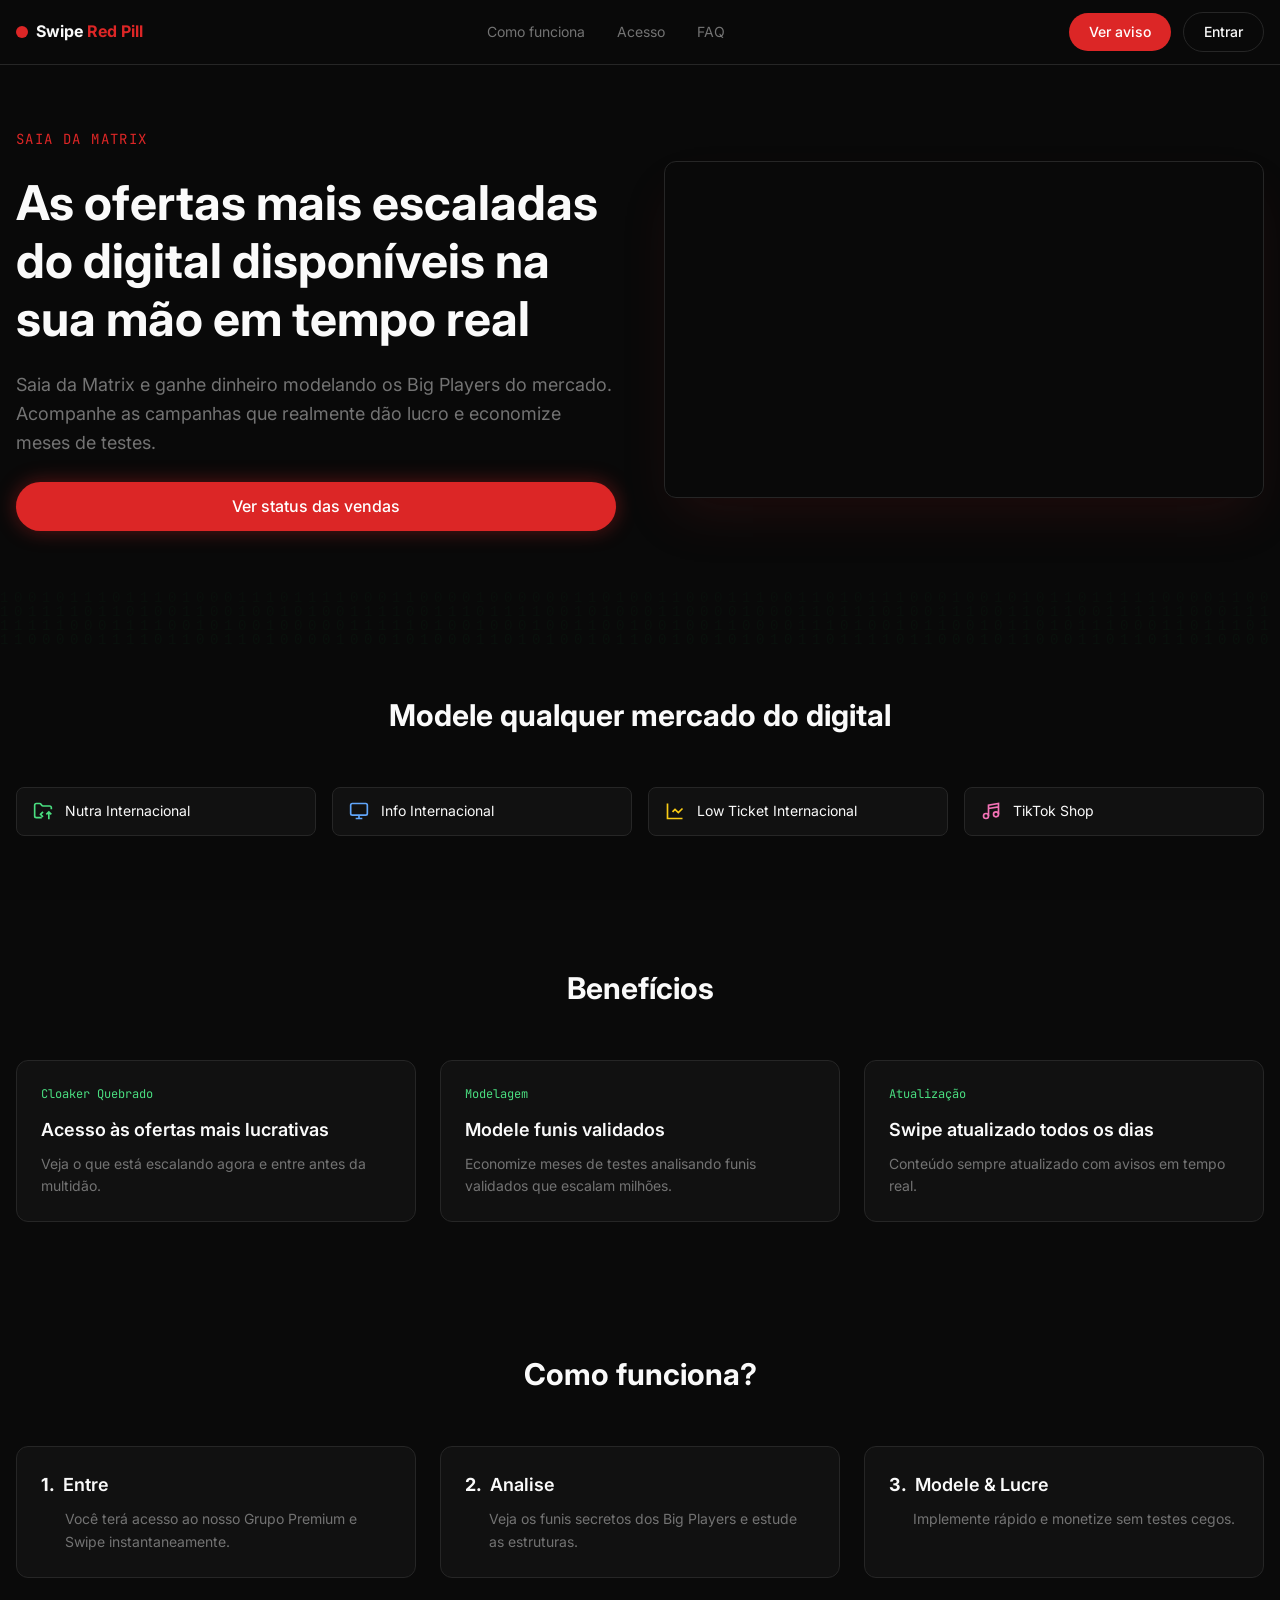
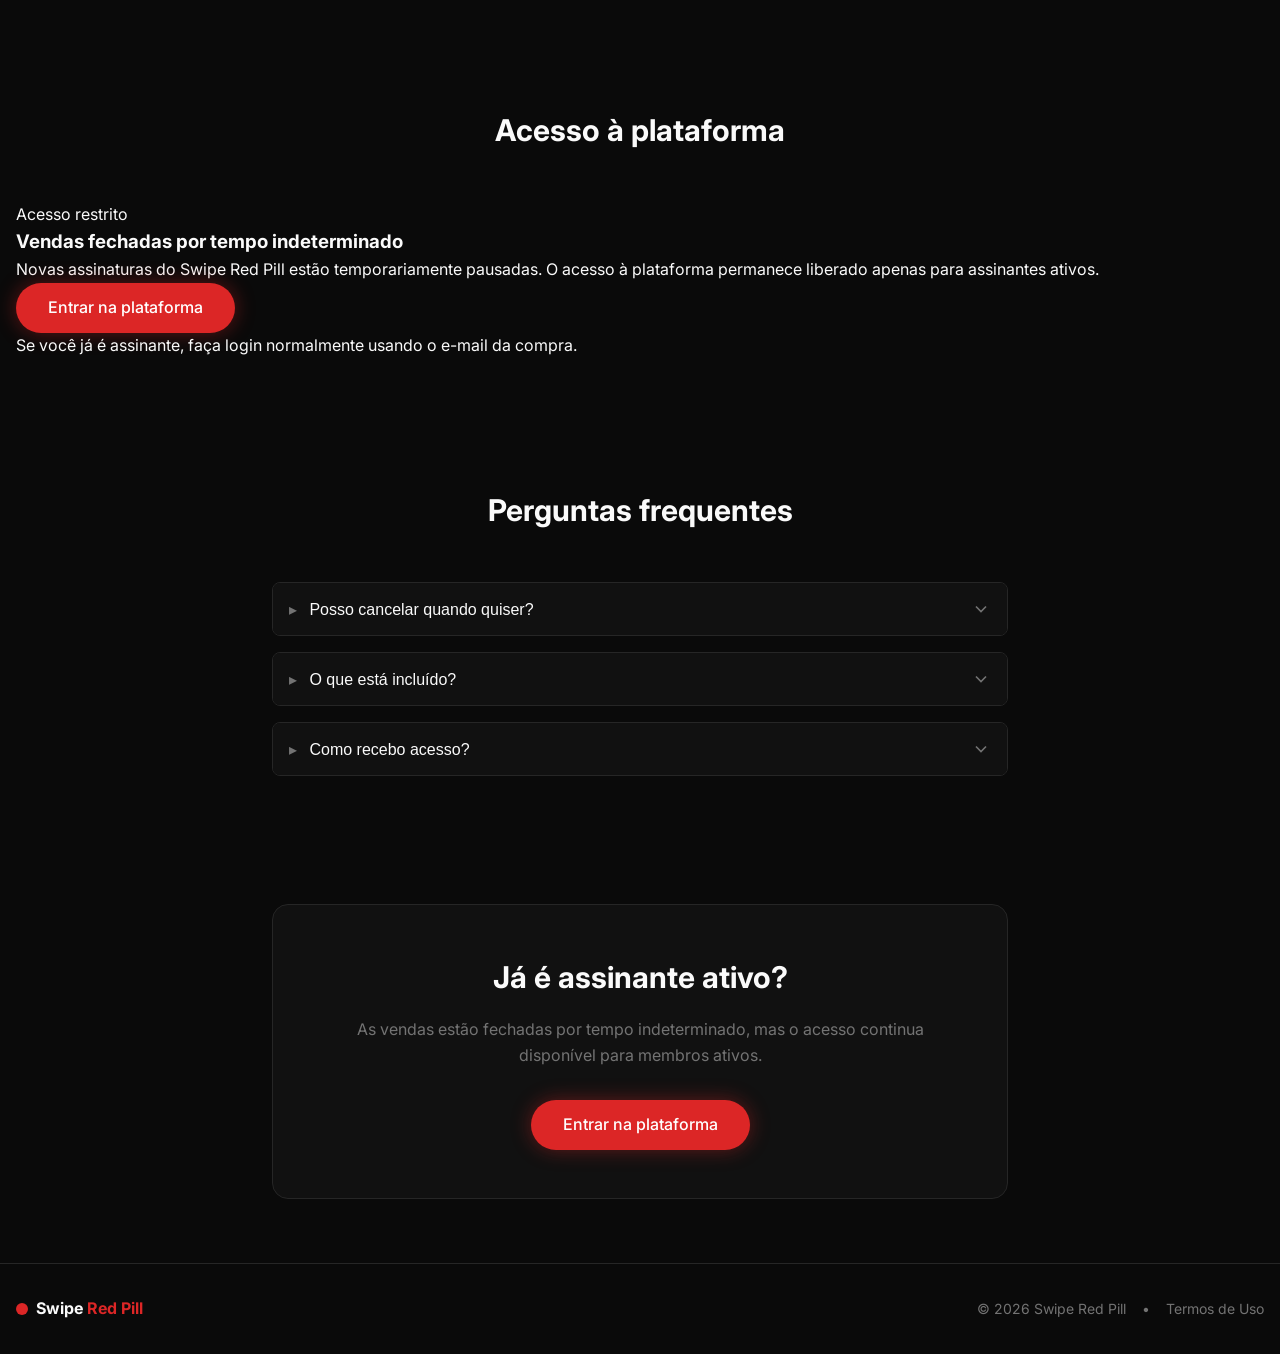
==== commit c8483455: "Update index.html Atualiza landing para vendas fechadas" ====
--- a/index.html
+++ b/index.html
@@ -24,12 +24,12 @@
       
       <nav class="nav-desktop">
         <a href="#como-funciona">Como funciona</a>
-        <a href="#planos">Planos</a>
+        <a href="#planos">Acesso</a>
         <a href="#faq">FAQ</a>
       </nav>
 
       <div class="header-buttons">
-        <a href="#planos" class="btn btn-primary btn-sm">Quero ser membro</a>
+        <a href="#planos" class="btn btn-primary btn-sm">Ver aviso</a>
         <a href="https://app.swiperedpill.com" target="_blank" rel="noopener noreferrer" class="btn btn-outline btn-sm">Entrar</a>
       </div>
 
@@ -47,11 +47,11 @@
     <div class="mobile-menu hidden" id="mobile-menu">
       <nav class="mobile-nav">
         <a href="#como-funciona">Como funciona</a>
-        <a href="#planos">Planos</a>
+        <a href="#planos">Acesso</a>
         <a href="#faq">FAQ</a>
       </nav>
       <div class="mobile-buttons">
-        <a href="#planos" class="btn btn-primary">Quero ser membro</a>
+        <a href="#planos" class="btn btn-primary">Ver aviso</a>
         <a href="https://app.swiperedpill.com" target="_blank" rel="noopener noreferrer" class="btn btn-outline">Entrar</a>
       </div>
     </div>
@@ -65,7 +65,7 @@
           <p class="hero-tag">Saia da Matrix</p>
           <h1 class="hero-title">As ofertas mais escaladas do digital disponíveis na sua mão em tempo real</h1>
           <p class="hero-description">Saia da Matrix e ganhe dinheiro modelando os Big Players do mercado. Acompanhe as campanhas que realmente dão lucro e economize meses de testes.</p>
-          <a href="#planos" class="btn btn-primary btn-glow">Quero ser membro</a>
+          <a href="#planos" class="btn btn-primary btn-glow">Ver status das vendas</a>
         </div>
         <div class="hero-video">
           <div class="video-wrapper">
@@ -164,52 +164,17 @@
     <!-- Pricing Section -->
     <section class="section" id="planos">
       <div class="container">
-        <h2 class="section-title">Planos</h2>
-        <div class="pricing-grid">
-          <!-- Monthly Plan -->
-          <div class="pricing-card">
-            <span class="plan-name green">Mensal</span>
-            <div class="plan-price">
-              <span class="price">R$97</span>
-              <span class="period">/mês</span>
-            </div>
-            <ul class="plan-features">
-              <li>Acesso ao Swipe completo</li>
-              <li>Grupo premium de avisos</li>
-            </ul>
-            <a href="https://checkout.payt.com.br/6bfe98ffa52b44639a4cf65c55adbe41" target="_blank" rel="noopener noreferrer" class="btn btn-primary">Assinar Mensal</a>
-          </div>
-          <!-- Annual Plan (Featured) -->
-          <div class="pricing-card featured">
-            <span class="plan-name red">Anual</span>
-            <div class="plan-price">
-              <span class="price">R$89</span>
-              <span class="period">/mês</span>
-            </div>
-            <p class="plan-discount">R$ 857 à vista (economize 26%)</p>
-            <ul class="plan-features">
-              <li>Acesso ao Swipe completo</li>
-              <li>Grupo premium de avisos</li>
-              <li>Bônus avançados</li>
-              <li>Comunidade [Em breve]</li>
-            </ul>
-            <a href="https://checkout.payt.com.br/9a6e612aa4752d4967fd08f96c3f7424" target="_blank" rel="noopener noreferrer" class="btn btn-primary">Assinar Anual</a>
-          </div>
-          <!-- Semester Plan -->
-          <div class="pricing-card">
-            <span class="plan-name green">Semestral</span>
-            <div class="plan-price">
-              <span class="price">R$94</span>
-              <span class="period">/mês</span>
-            </div>
-            <p class="plan-discount">R$ 497 à vista (economize 15%)</p>
-            <ul class="plan-features">
-              <li>Acesso ao Swipe completo</li>
-              <li>Grupo premium de avisos</li>
-              <li>Bônus avançados</li>
-            </ul>
-            <a href="https://checkout.payt.com.br/8975849dc544b669b37b1877b40d9685" target="_blank" rel="noopener noreferrer" class="btn btn-primary">Assinar Semestral</a>
-          </div>
+        <h2 class="section-title">Acesso à plataforma</h2>
+        <div class="sales-closed-card">
+          <span class="closed-badge">Acesso restrito</span>
+          <h3>Vendas fechadas por tempo indeterminado</h3>
+          <p>
+            Novas assinaturas do Swipe Red Pill estão temporariamente pausadas. O acesso à plataforma permanece liberado apenas para assinantes ativos.
+          </p>
+          <div class="closed-actions">
+            <a href="https://app.swiperedpill.com" target="_blank" rel="noopener noreferrer" class="btn btn-primary btn-glow">Entrar na plataforma</a>
+          </div>
+          <p class="closed-note">Se você já é assinante, faça login normalmente usando o e-mail da compra.</p>
         </div>
       </div>
     </section>
@@ -234,7 +199,7 @@
               <svg class="faq-chevron" viewBox="0 0 24 24" fill="none" stroke="currentColor" stroke-width="2"><path d="M6 9l6 6 6-6"/></svg>
             </button>
             <div class="faq-answer">
-              <p>Você terá acesso completo ao Swipe Red Pill com todas as ofertas escaladas do mercado internacional, grupo premium de avisos em tempo real, acesso a funis validados e, dependendo do seu plano, bônus exclusivos e acesso à comunidade.</p>
+              <p>Assinantes ativos continuam com acesso ao Swipe Red Pill, incluindo ofertas escaladas do mercado internacional, grupo premium de avisos em tempo real, funis validados e bônus liberados conforme o plano contratado.</p>
             </div>
           </div>
           <div class="faq-item">
@@ -243,7 +208,7 @@
               <svg class="faq-chevron" viewBox="0 0 24 24" fill="none" stroke="currentColor" stroke-width="2"><path d="M6 9l6 6 6-6"/></svg>
             </button>
             <div class="faq-answer">
-              <p>Após a confirmação do pagamento, você receberá automaticamente um email com suas credenciais de acesso. O processo é instantâneo e você já pode começar a usar a plataforma imediatamente.</p>
+              <p>No momento, novas assinaturas estão pausadas. Quem já é assinante ativo pode acessar normalmente a plataforma pelo botão “Entrar”.</p>
             </div>
           </div>
         </div>
@@ -254,9 +219,9 @@
     <section class="section">
       <div class="container container-sm">
         <div class="cta-card">
-          <h2 class="cta-title">Pronto para sair da Matrix?</h2>
-          <p class="cta-description">Entre agora e veja o que os Big Players não mostram.</p>
-          <a href="#planos" class="btn btn-primary btn-glow">Quero ser membro agora</a>
+          <h2 class="cta-title">Já é assinante ativo?</h2>
+          <p class="cta-description">As vendas estão fechadas por tempo indeterminado, mas o acesso continua disponível para membros ativos.</p>
+          <a href="https://app.swiperedpill.com" target="_blank" rel="noopener noreferrer" class="btn btn-primary btn-glow">Entrar na plataforma</a>
         </div>
       </div>
     </section>
@@ -279,4 +244,4 @@
 
   <script src="script.js"></script>
 </body>
-</html>+</html>
